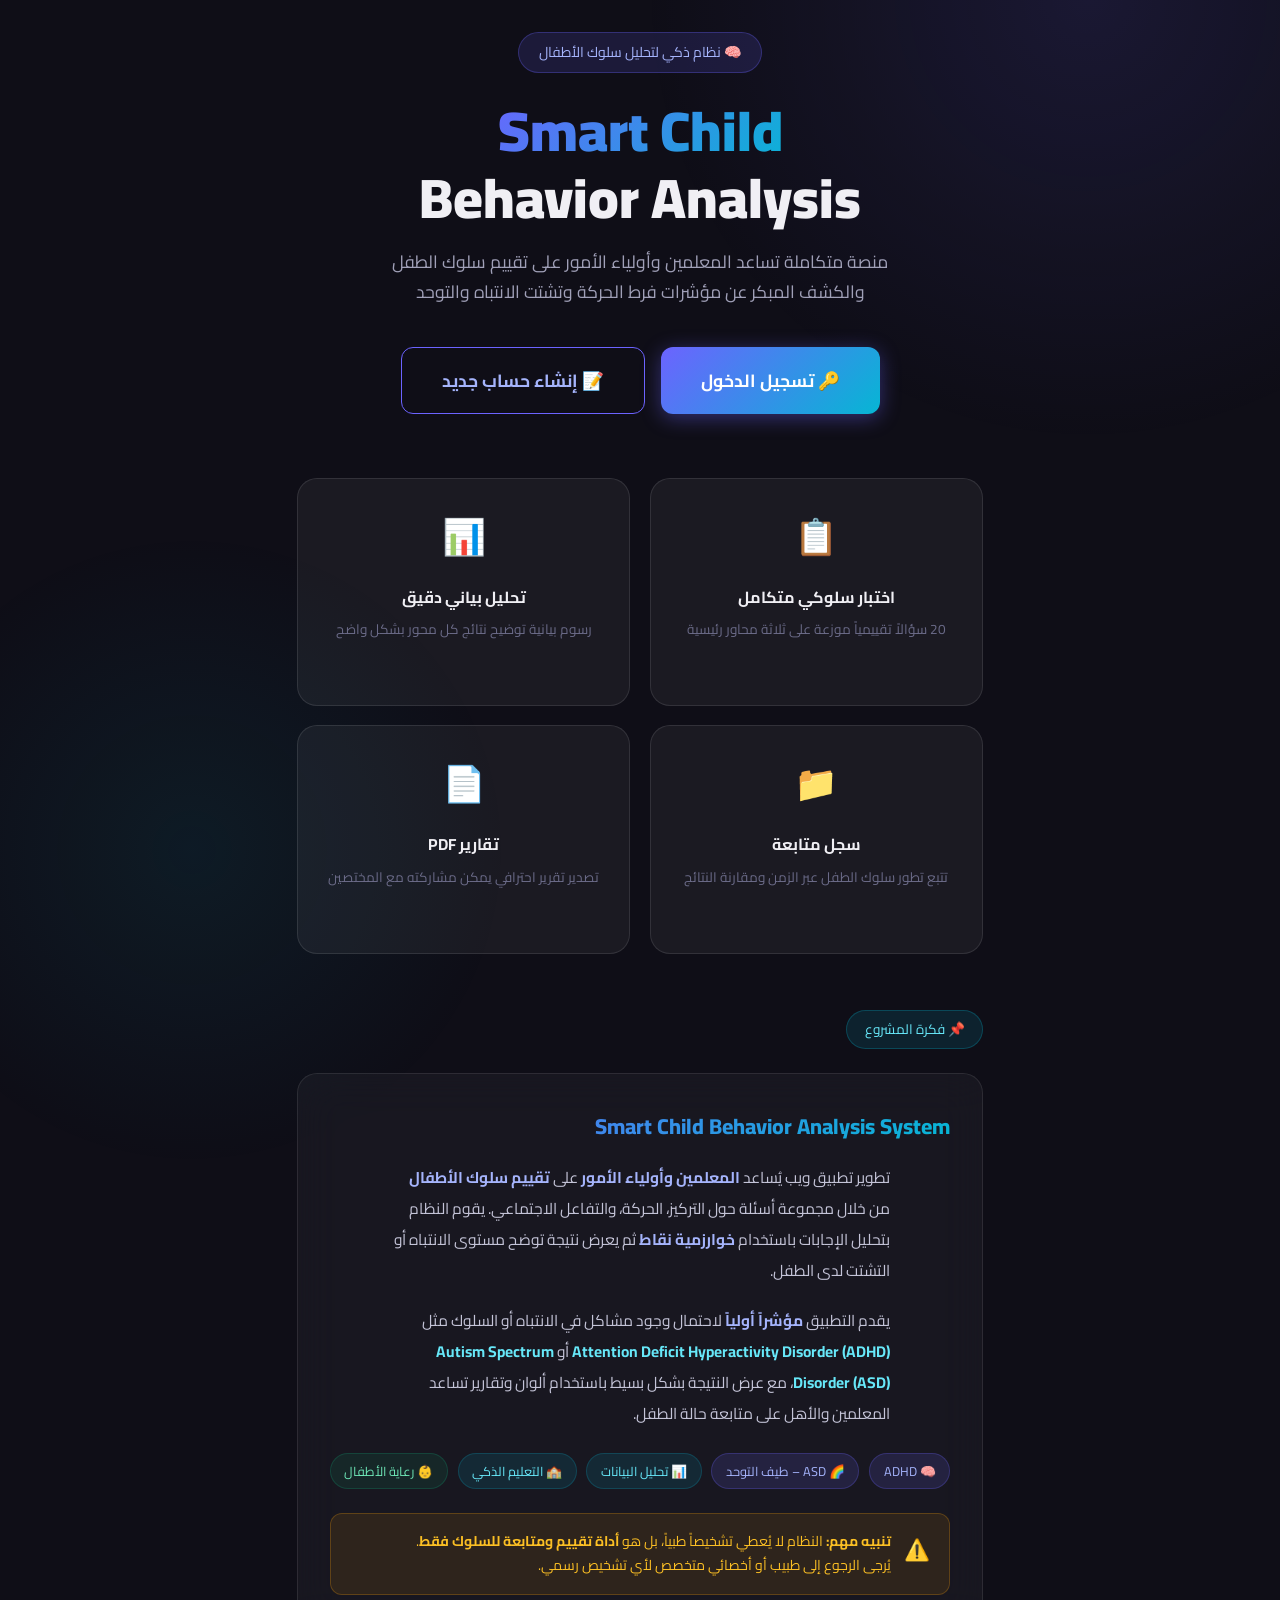
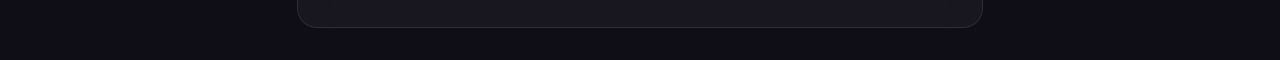
==== add-child.html @ 27fe79f5 "نظام ذكي لتشخيص اضطرابات فرط الحركة والتوحد لدى الأطفال نظام ذكي لتشخيص اضطرابات فرط الحركة والتوحد " ====
<!DOCTYPE html>
<html lang="ar" dir="rtl">
<head>
  <meta charset="UTF-8">
  <meta name="viewport" content="width=device-width, initial-scale=1.0">
  <title>إضافة طفل | نظام تحليل سلوك الأطفال</title>
  <link rel="stylesheet" href="css/style.css">
</head>
<body>
<nav class="navbar" id="navbar"></nav>

<div class="main-content">
  <div class="container-sm">
    <div class="page-header">
      <h1>إضافة طفل جديد</h1>
      <p>أدخل بيانات الطفل لإنشاء ملفه الشخصي</p>
    </div>

    <div class="card">
      <form id="addChildForm" novalidate>
        <div class="form-group">
          <label class="form-label">👦 اسم الطفل</label>
          <input type="text" id="childName" class="form-control" placeholder="أدخل الاسم الكامل للطفل" required>
        </div>

        <div class="grid grid-2">
          <div class="form-group">
            <label class="form-label">🎂 العمر (بالسنوات)</label>
            <input type="number" id="childAge" class="form-control" placeholder="مثال: 7" min="2" max="18" required>
          </div>
          <div class="form-group">
            <label class="form-label">⚥ الجنس</label>
            <select id="childGender" class="form-control">
              <option value="male">ذكر</option>
              <option value="female">أنثى</option>
            </select>
          </div>
        </div>

        <div class="form-group">
          <label class="form-label">📚 الصف الدراسي</label>
          <select id="childGrade" class="form-control">
            <option value="">اختر الصف</option>
            <option>ما قبل المدرسة</option>
            <option>الصف الأول الابتدائي</option>
            <option>الصف الثاني الابتدائي</option>
            <option>الصف الثالث الابتدائي</option>
            <option>الصف الرابع الابتدائي</option>
            <option>الصف الخامس الابتدائي</option>
            <option>الصف السادس الابتدائي</option>
            <option>الصف الأول المتوسط</option>
            <option>الصف الثاني المتوسط</option>
            <option>الصف الثالث المتوسط</option>
          </select>
        </div>

        <div class="form-group">
          <label class="form-label">🏫 اسم المدرسة (اختياري)</label>
          <input type="text" id="childSchool" class="form-control" placeholder="أدخل اسم المدرسة">
        </div>

        <div class="form-group">
          <label class="form-label">📝 ملاحظات إضافية (اختيارية)</label>
          <textarea id="childNotes" class="form-control" rows="3" placeholder="أي ملاحظات مهمة عن الطفل..."></textarea>
        </div>

        <div class="form-error" id="child-err" style="display:block;margin-bottom:1rem;text-align:center;"></div>

        <div class="flex gap-2 flex-wrap">
          <button type="submit" class="btn btn-primary btn-lg" style="flex:1">💾 حفظ وإضافة الطفل</button>
          <a href="dashboard.html" class="btn btn-outline btn-lg" style="flex:1">إلغاء</a>
        </div>
      </form>
    </div>
  </div>
</div>

<script src="js/storage.js"></script>
<script>
  const user = requireAuth();
  if (user) {
    renderNavbar('add-child');

    document.getElementById('addChildForm').addEventListener('submit', async function(e) {
      e.preventDefault();
      const submitBtn = e.target.querySelector('button[type=submit]');
      const name   = document.getElementById('childName').value.trim();
      const age    = document.getElementById('childAge').value;
      const gender = document.getElementById('childGender').value;
      const grade  = document.getElementById('childGrade').value;
      const school = document.getElementById('childSchool').value.trim();
      const notes  = document.getElementById('childNotes').value.trim();
      const errEl  = document.getElementById('child-err');

      errEl.textContent = '';
      if (!name) { errEl.textContent = 'يرجى إدخال اسم الطفل'; return; }
      if (!age || age < 2 || age > 18) { errEl.textContent = 'يرجى إدخال عمر صحيح بين 2 و 18 سنة'; return; }

      submitBtn.disabled = true;
      submitBtn.textContent = '⏳ جاري الحفظ...';

      const child = await DB.addChild(user.id, { name, age: parseInt(age), gender, grade, school, notes });
      if (!child) {
        errEl.textContent = 'حدث خطأ أثناء الحفظ. تأكد من اتصال Flask';
        submitBtn.disabled = false;
        submitBtn.textContent = '💾 حفظ وإضافة الطفل';
        return;
      }
      showToast('تم إضافة ' + child.name + ' بنجاح!', 'success');
      const cid = child.child_id || child.id;
      setTimeout(() => {
        if (confirm('هل تريد البدء بتقييم ' + child.name + ' الآن؟')) {
          window.location.href = `assessment.html?child=${cid}`;
        } else {
          window.location.href = 'dashboard.html';
        }
      }, 600);
    });
  }
</script>
</body>
</html>
---- css/style.css ----
@import url('https://fonts.googleapis.com/css2?family=Cairo:wght@300;400;500;600;700;800;900&family=Tajawal:wght@300;400;500;700;800&display=swap');

:root {
  --primary: #6c63ff;
  --primary-dark: #4f46e5;
  --primary-light: #a5b4fc;
  --secondary: #06b6d4;
  --accent: #f59e0b;
  --success: #10b981;
  --warning: #f59e0b;
  --danger: #ef4444;
  --bg-dark: #0f0e17;
  --bg-card: rgba(255,255,255,0.05);
  --bg-card-hover: rgba(255,255,255,0.08);
  --border: rgba(255,255,255,0.1);
  --text-primary: #f0eff4;
  --text-secondary: #a0a0b8;
  --text-muted: #6b6b88;
  --gradient: linear-gradient(135deg, #6c63ff, #06b6d4);
  --gradient-card: linear-gradient(145deg, rgba(108,99,255,0.15), rgba(6,182,212,0.08));
  --shadow: 0 20px 60px rgba(0,0,0,0.4);
  --shadow-sm: 0 4px 20px rgba(0,0,0,0.2);
  --radius: 20px;
  --radius-sm: 12px;
}

*, *::before, *::after { box-sizing: border-box; margin: 0; padding: 0; }

html { direction: rtl; scroll-behavior: smooth; }

body {
  font-family: 'Cairo', 'Tajawal', sans-serif;
  background: var(--bg-dark);
  color: var(--text-primary);
  min-height: 100vh;
  overflow-x: hidden;
  position: relative;
}

body::before {
  content: '';
  position: fixed;
  top: -50%;
  right: -20%;
  width: 70vw;
  height: 70vw;
  background: radial-gradient(circle, rgba(108,99,255,0.12) 0%, transparent 70%);
  pointer-events: none;
  z-index: 0;
}

body::after {
  content: '';
  position: fixed;
  bottom: -30%;
  left: -10%;
  width: 50vw;
  height: 50vw;
  background: radial-gradient(circle, rgba(6,182,212,0.08) 0%, transparent 70%);
  pointer-events: none;
  z-index: 0;
}

/* ===== SCROLLBAR ===== */
::-webkit-scrollbar { width: 6px; }
::-webkit-scrollbar-track { background: var(--bg-dark); }
::-webkit-scrollbar-thumb { background: var(--primary); border-radius: 10px; }

/* ===== NAVBAR ===== */
.navbar {
  position: fixed;
  top: 0; right: 0; left: 0;
  z-index: 1000;
  background: rgba(15,14,23,0.85);
  backdrop-filter: blur(20px);
  border-bottom: 1px solid var(--border);
  padding: 0 2rem;
  height: 70px;
  display: flex;
  align-items: center;
  justify-content: space-between;
}

.nav-brand {
  display: flex;
  align-items: center;
  gap: 0.75rem;
  text-decoration: none;
  color: var(--text-primary);
  font-size: 1.2rem;
  font-weight: 800;
}

.nav-brand .logo-icon {
  width: 40px; height: 40px;
  background: var(--gradient);
  border-radius: 12px;
  display: flex; align-items: center; justify-content: center;
  font-size: 1.3rem;
  box-shadow: 0 4px 15px rgba(108,99,255,0.4);
}

.nav-links {
  display: flex;
  align-items: center;
  gap: 1.5rem;
  list-style: none;
}

.nav-links a {
  color: var(--text-secondary);
  text-decoration: none;
  font-weight: 500;
  font-size: 0.95rem;
  transition: color 0.3s;
}

.nav-links a:hover { color: var(--primary-light); }

.nav-user {
  display: flex;
  align-items: center;
  gap: 1rem;
}

.user-avatar {
  width: 38px; height: 38px;
  background: var(--gradient);
  border-radius: 50%;
  display: flex; align-items: center; justify-content: center;
  font-weight: 700;
  font-size: 1rem;
  cursor: pointer;
}

/* ===== MAIN CONTENT ===== */
.main-content {
  padding-top: 90px;
  padding-bottom: 3rem;
  min-height: 100vh;
  position: relative;
  z-index: 1;
}

.container {
  max-width: 1200px;
  margin: 0 auto;
  padding: 0 1.5rem;
}

.container-sm {
  max-width: 680px;
  margin: 0 auto;
  padding: 0 1.5rem;
}

/* ===== PAGE HEADER ===== */
.page-header {
  text-align: center;
  margin-bottom: 2.5rem;
}

.page-header h1 {
  font-size: 2.2rem;
  font-weight: 800;
  background: var(--gradient);
  -webkit-background-clip: text;
  -webkit-text-fill-color: transparent;
  background-clip: text;
  margin-bottom: 0.5rem;
}

.page-header p {
  color: var(--text-secondary);
  font-size: 1.05rem;
}

/* ===== GLASS CARD ===== */
.card {
  background: var(--bg-card);
  background-image: var(--gradient-card);
  border: 1px solid var(--border);
  border-radius: var(--radius);
  padding: 2rem;
  backdrop-filter: blur(20px);
  box-shadow: var(--shadow-sm);
  transition: transform 0.3s, box-shadow 0.3s;
}

.card:hover { transform: translateY(-4px); box-shadow: var(--shadow); }

/* ===== BADGE / STATUS ===== */
.badge {
  display: inline-flex;
  align-items: center;
  gap: 0.4rem;
  padding: 0.3rem 0.9rem;
  border-radius: 50px;
  font-size: 0.82rem;
  font-weight: 700;
}

.badge-normal     { background: rgba(16,185,129,0.2);  color: #34d399;  border: 1px solid rgba(16,185,129,0.3); }
.badge-attention  { background: rgba(245,158,11,0.2);  color: #fbbf24;  border: 1px solid rgba(245,158,11,0.3); }
.badge-hyperactive{ background: rgba(239,68,68,0.2);   color: #f87171;  border: 1px solid rgba(239,68,68,0.3); }
.badge-autism     { background: rgba(168,85,247,0.2);  color: #c084fc;  border: 1px solid rgba(168,85,247,0.3); }
.badge-pending    { background: rgba(160,160,184,0.15);color: var(--text-secondary); border: 1px solid var(--border); }

/* ===== BUTTONS ===== */
.btn {
  display: inline-flex;
  align-items: center;
  gap: 0.5rem;
  padding: 0.75rem 1.75rem;
  border-radius: var(--radius-sm);
  font-family: 'Cairo', sans-serif;
  font-size: 0.95rem;
  font-weight: 700;
  cursor: pointer;
  border: none;
  transition: all 0.3s;
  text-decoration: none;
}

.btn-primary {
  background: var(--gradient);
  color: #fff;
  box-shadow: 0 4px 20px rgba(108,99,255,0.4);
}

.btn-primary:hover {
  transform: translateY(-2px);
  box-shadow: 0 8px 30px rgba(108,99,255,0.6);
}

.btn-outline {
  background: transparent;
  color: var(--primary-light);
  border: 1.5px solid var(--primary);
}

.btn-outline:hover { background: rgba(108,99,255,0.1); }

.btn-success {
  background: linear-gradient(135deg, #10b981, #059669);
  color: #fff;
  box-shadow: 0 4px 20px rgba(16,185,129,0.4);
}

.btn-danger {
  background: linear-gradient(135deg, #ef4444, #dc2626);
  color: #fff;
}

.btn-sm { padding: 0.5rem 1.1rem; font-size: 0.85rem; }
.btn-lg { padding: 1rem 2.5rem; font-size: 1.1rem; }
.btn-full { width: 100%; justify-content: center; }

.btn:disabled {
  opacity: 0.5;
  cursor: not-allowed;
  transform: none !important;
}

/* ===== FORM ===== */
.form-group { margin-bottom: 1.5rem; }

.form-label {
  display: block;
  margin-bottom: 0.5rem;
  font-size: 0.9rem;
  font-weight: 600;
  color: var(--text-secondary);
}

.form-control {
  width: 100%;
  padding: 0.85rem 1.2rem;
  background: rgba(255,255,255,0.04);
  border: 1.5px solid var(--border);
  border-radius: var(--radius-sm);
  color: var(--text-primary);
  font-family: 'Cairo', sans-serif;
  font-size: 0.95rem;
  transition: border-color 0.3s, box-shadow 0.3s;
  direction: rtl;
}

.form-control:focus {
  outline: none;
  border-color: var(--primary);
  box-shadow: 0 0 0 3px rgba(108,99,255,0.15);
  background: rgba(108,99,255,0.05);
}

.form-control::placeholder { color: var(--text-muted); }

select.form-control option { background: #1a1928; }

.form-error {
  color: #f87171;
  font-size: 0.82rem;
  margin-top: 0.3rem;
  display: none;
}

/* ===== GRID ===== */
.grid { display: grid; gap: 1.5rem; }
.grid-2 { grid-template-columns: repeat(auto-fit, minmax(280px, 1fr)); }
.grid-3 { grid-template-columns: repeat(auto-fit, minmax(260px, 1fr)); }

/* ===== STATS ===== */
.stat-card {
  background: var(--bg-card);
  border: 1px solid var(--border);
  border-radius: var(--radius);
  padding: 1.5rem;
  display: flex;
  align-items: center;
  gap: 1rem;
  transition: all 0.3s;
}

.stat-card:hover { transform: translateY(-3px); box-shadow: var(--shadow-sm); }

.stat-icon {
  width: 56px; height: 56px;
  border-radius: 16px;
  display: flex; align-items: center; justify-content: center;
  font-size: 1.5rem;
  flex-shrink: 0;
}

.stat-icon-purple { background: rgba(108,99,255,0.2); }
.stat-icon-cyan { background: rgba(6,182,212,0.2); }
.stat-icon-green { background: rgba(16,185,129,0.2); }
.stat-icon-yellow { background: rgba(245,158,11,0.2); }

.stat-info h3 {
  font-size: 1.8rem;
  font-weight: 800;
  color: var(--text-primary);
}

.stat-info p {
  color: var(--text-secondary);
  font-size: 0.88rem;
}

/* ===== CHILD CARD ===== */
.child-card {
  background: var(--bg-card);
  border: 1px solid var(--border);
  border-radius: var(--radius);
  padding: 1.5rem;
  cursor: pointer;
  transition: all 0.3s;
  position: relative;
  overflow: hidden;
}

.child-card::before {
  content: '';
  position: absolute;
  top: 0; right: 0;
  width: 4px;
  height: 100%;
  background: var(--gradient);
  border-radius: 0 var(--radius) var(--radius) 0;
}

.child-card:hover {
  transform: translateY(-4px);
  border-color: rgba(108,99,255,0.3);
  box-shadow: 0 10px 40px rgba(108,99,255,0.2);
}

.child-avatar {
  width: 60px; height: 60px;
  border-radius: 50%;
  background: var(--gradient);
  display: flex; align-items: center; justify-content: center;
  font-size: 1.5rem;
  font-weight: 800;
  margin-bottom: 1rem;
  color: #fff;
  box-shadow: 0 4px 15px rgba(108,99,255,0.4);
}

.child-name {
  font-size: 1.15rem;
  font-weight: 700;
  margin-bottom: 0.3rem;
}

.child-meta {
  color: var(--text-secondary);
  font-size: 0.88rem;
  margin-bottom: 1rem;
}

.child-actions {
  display: flex;
  gap: 0.6rem;
  flex-wrap: wrap;
}

/* ===== ASSESSMENT ===== */
.question-card {
  background: var(--bg-card);
  border: 1px solid var(--border);
  border-radius: var(--radius);
  padding: 2rem;
  margin-bottom: 1rem;
  transition: all 0.4s;
  animation: fadeInUp 0.4s ease;
}

.question-number {
  font-size: 0.82rem;
  font-weight: 600;
  color: var(--primary-light);
  text-transform: uppercase;
  margin-bottom: 0.5rem;
}

.question-text {
  font-size: 1.1rem;
  font-weight: 600;
  color: var(--text-primary);
  margin-bottom: 1.5rem;
  line-height: 1.7;
}

.scale-options {
  display: flex;
  gap: 0.75rem;
  justify-content: center;
  flex-wrap: wrap;
}

.scale-btn {
  display: flex;
  flex-direction: column;
  align-items: center;
  gap: 0.3rem;
  padding: 0.8rem 1.2rem;
  border-radius: var(--radius-sm);
  border: 1.5px solid var(--border);
  background: transparent;
  color: var(--text-secondary);
  cursor: pointer;
  font-family: 'Cairo', sans-serif;
  font-size: 0.82rem;
  transition: all 0.25s;
  min-width: 75px;
}

.scale-btn .scale-num {
  font-size: 1.3rem;
  font-weight: 800;
  color: var(--text-primary);
  transition: color 0.25s;
}

.scale-btn:hover {
  border-color: var(--primary);
  background: rgba(108,99,255,0.1);
}

.scale-btn.selected {
  border-color: var(--primary);
  background: rgba(108,99,255,0.2);
  color: var(--primary-light);
}

.scale-btn.selected .scale-num { color: var(--primary-light); }

/* ===== PROGRESS ===== */
.progress-bar-wrap {
  background: rgba(255,255,255,0.06);
  border-radius: 50px;
  height: 8px;
  overflow: hidden;
  margin-bottom: 0.5rem;
}

.progress-bar {
  height: 100%;
  background: var(--gradient);
  border-radius: 50px;
  transition: width 0.4s ease;
}

.progress-text {
  display: flex;
  justify-content: space-between;
  font-size: 0.82rem;
  color: var(--text-muted);
  margin-bottom: 1.5rem;
}

/* ===== RESULT ===== */
.result-hero {
  text-align: center;
  padding: 3rem 0 2rem;
}

.result-circle {
  width: 160px; height: 160px;
  border-radius: 50%;
  margin: 0 auto 1.5rem;
  display: flex; flex-direction: column;
  align-items: center; justify-content: center;
  font-size: 2.5rem;
  font-weight: 900;
  border: 4px solid;
  position: relative;
  animation: pulse-ring 2s ease-in-out infinite;
}

.result-circle.normal      { border-color: #10b981; background: rgba(16,185,129,0.1);  color: #10b981; }
.result-circle.attention   { border-color: #f59e0b; background: rgba(245,158,11,0.1);  color: #f59e0b; }
.result-circle.hyperactive { border-color: #ef4444; background: rgba(239,68,68,0.1);   color: #ef4444; }
.result-circle.autism      { border-color: #a855f7; background: rgba(168,85,247,0.1);  color: #a855f7; }

.result-circle .score-label {
  font-size: 0.75rem;
  font-weight: 600;
  margin-top: 0.2rem;
}

.result-title {
  font-size: 1.8rem;
  font-weight: 800;
  margin-bottom: 0.5rem;
}

.result-subtitle {
  color: var(--text-secondary);
  font-size: 1rem;
}

.category-scores {
  display: grid;
  grid-template-columns: repeat(auto-fit, minmax(180px, 1fr));
  gap: 1rem;
  margin: 2rem 0;
}

.category-score-card {
  background: var(--bg-card);
  border: 1px solid var(--border);
  border-radius: var(--radius-sm);
  padding: 1.2rem;
  text-align: center;
}

.category-score-card .cat-name {
  font-size: 0.88rem;
  color: var(--text-secondary);
  margin-bottom: 0.5rem;
}

.category-score-card .cat-val {
  font-size: 1.8rem;
  font-weight: 800;
  color: var(--primary-light);
}

.category-score-card .cat-max {
  font-size: 0.78rem;
  color: var(--text-muted);
}

/* ===== RECOMMENDATIONS ===== */
.recommend-list { list-style: none; }

.recommend-list li {
  display: flex;
  align-items: flex-start;
  gap: 0.8rem;
  padding: 0.9rem 0;
  border-bottom: 1px solid var(--border);
  font-size: 0.95rem;
  line-height: 1.6;
  color: var(--text-secondary);
}

.recommend-list li:last-child { border-bottom: none; }

.recommend-icon {
  width: 28px; height: 28px;
  border-radius: 50%;
  background: rgba(108,99,255,0.2);
  display: flex; align-items: center; justify-content: center;
  font-size: 0.9rem;
  flex-shrink: 0;
  margin-top: 2px;
}

/* ===== TIMELINE ===== */
.timeline { position: relative; padding-right: 1.5rem; }

.timeline::before {
  content: '';
  position: absolute;
  right: 0; top: 0; bottom: 0;
  width: 2px;
  background: linear-gradient(to bottom, var(--primary), transparent);
}

.timeline-item {
  position: relative;
  padding-right: 2rem;
  padding-bottom: 2rem;
}

.timeline-dot {
  position: absolute;
  right: -7px; top: 4px;
  width: 16px; height: 16px;
  border-radius: 50%;
  border: 2px solid var(--primary);
  background: var(--bg-dark);
}

.timeline-date {
  font-size: 0.82rem;
  color: var(--text-muted);
  margin-bottom: 0.3rem;
}

.timeline-card {
  background: var(--bg-card);
  border: 1px solid var(--border);
  border-radius: var(--radius-sm);
  padding: 1rem 1.2rem;
}

/* ===== AUTH PAGES ===== */
.auth-wrapper {
  min-height: 100vh;
  display: flex;
  align-items: center;
  justify-content: center;
  padding: 2rem;
  position: relative;
  z-index: 1;
}

.auth-card {
  width: 100%;
  max-width: 460px;
  background: rgba(255,255,255,0.04);
  border: 1px solid var(--border);
  border-radius: 28px;
  padding: 2.5rem;
  backdrop-filter: blur(30px);
  box-shadow: 0 30px 80px rgba(0,0,0,0.5);
  animation: fadeInUp 0.5s ease;
}

.auth-logo {
  text-align: center;
  margin-bottom: 2rem;
}

.auth-logo .logo-big {
  width: 70px; height: 70px;
  background: var(--gradient);
  border-radius: 20px;
  display: flex; align-items: center; justify-content: center;
  font-size: 2rem;
  margin: 0 auto 1rem;
  box-shadow: 0 8px 30px rgba(108,99,255,0.5);
}

.auth-logo h1 {
  font-size: 1.5rem;
  font-weight: 800;
  background: var(--gradient);
  -webkit-background-clip: text;
  -webkit-text-fill-color: transparent;
  background-clip: text;
}

.auth-logo p {
  color: var(--text-muted);
  font-size: 0.88rem;
}

.auth-divider {
  text-align: center;
  margin: 1.5rem 0;
  position: relative;
  color: var(--text-muted);
  font-size: 0.85rem;
}

.auth-divider::before {
  content: '';
  position: absolute;
  left: 0; right: 0; top: 50%;
  height: 1px;
  background: var(--border);
}

.auth-divider span {
  background: var(--bg-dark);
  padding: 0 0.8rem;
  position: relative;
}

/* ===== TOAST ===== */
.toast-container {
  position: fixed;
  top: 80px; left: 1.5rem;
  z-index: 9999;
  display: flex;
  flex-direction: column;
  gap: 0.5rem;
}

.toast {
  background: rgba(20,19,35,0.95);
  border: 1px solid var(--border);
  border-radius: var(--radius-sm);
  padding: 0.9rem 1.2rem;
  display: flex;
  align-items: center;
  gap: 0.75rem;
  min-width: 280px;
  backdrop-filter: blur(20px);
  animation: slideInLeft 0.3s ease;
  box-shadow: var(--shadow-sm);
}

.toast.success { border-color: rgba(16,185,129,0.4); }
.toast.error { border-color: rgba(239,68,68,0.4); }
.toast.warning { border-color: rgba(245,158,11,0.4); }

.toast-icon { font-size: 1.2rem; }
.toast-msg { font-size: 0.9rem; color: var(--text-primary); font-weight: 500; }

/* ===== MODAL ===== */
.modal-overlay {
  position: fixed; inset: 0;
  background: rgba(0,0,0,0.7);
  backdrop-filter: blur(5px);
  z-index: 2000;
  display: flex; align-items: center; justify-content: center;
  padding: 1rem;
  animation: fadeIn 0.2s ease;
}

.modal-box {
  background: #141327;
  border: 1px solid var(--border);
  border-radius: var(--radius);
  padding: 2rem;
  max-width: 500px; width: 100%;
  animation: fadeInUp 0.3s ease;
}

.modal-header {
  display: flex; align-items: center; justify-content: space-between;
  margin-bottom: 1.5rem;
}

.modal-title { font-size: 1.2rem; font-weight: 700; }

.modal-close {
  background: none; border: none; cursor: pointer;
  color: var(--text-muted); font-size: 1.4rem;
  padding: 0.2rem; transition: color 0.2s;
}

.modal-close:hover { color: var(--text-primary); }

/* ===== SECTION TITLE ===== */
.section-title {
  font-size: 1.3rem;
  font-weight: 700;
  margin-bottom: 1.2rem;
  display: flex;
  align-items: center;
  gap: 0.6rem;
}

.section-title::after {
  content: '';
  flex: 1;
  height: 1px;
  background: var(--border);
}

/* ===== EMPTY STATE ===== */
.empty-state {
  text-align: center;
  padding: 4rem 2rem;
  color: var(--text-muted);
}

.empty-state .empty-icon {
  font-size: 4rem;
  margin-bottom: 1rem;
  opacity: 0.4;
}

.empty-state h3 {
  font-size: 1.1rem;
  color: var(--text-secondary);
  margin-bottom: 0.5rem;
}

.empty-state p { font-size: 0.9rem; margin-bottom: 1.5rem; }

/* ===== LOADING ===== */
.spinner {
  width: 36px; height: 36px;
  border: 3px solid var(--border);
  border-top-color: var(--primary);
  border-radius: 50%;
  animation: spin 0.8s linear infinite;
  margin: 2rem auto;
}

/* ===== CHART CONTAINER ===== */
.chart-container {
  position: relative;
  background: var(--bg-card);
  border: 1px solid var(--border);
  border-radius: var(--radius);
  padding: 1.5rem;
  margin-bottom: 1.5rem;
}

.chart-title {
  font-size: 1rem;
  font-weight: 700;
  margin-bottom: 1rem;
  color: var(--text-secondary);
}

/* ===== THRESHOLD TABLE ===== */
.threshold-table {
  width: 100%;
  border-collapse: collapse;
  font-size: 0.9rem;
}

.threshold-table th {
  padding: 0.7rem 1rem;
  text-align: right;
  font-weight: 600;
  color: var(--text-secondary);
  border-bottom: 1px solid var(--border);
}

.threshold-table td {
  padding: 0.7rem 1rem;
  border-bottom: 1px solid rgba(255,255,255,0.04);
}

.threshold-table tr:last-child td { border-bottom: none; }

/* ===== MISC ===== */
.text-center { text-align: center; }
.text-gradient {
  background: var(--gradient);
  -webkit-background-clip: text;
  -webkit-text-fill-color: transparent;
  background-clip: text;
}

.mt-1 { margin-top: 0.5rem; }
.mt-2 { margin-top: 1rem; }
.mt-3 { margin-top: 1.5rem; }
.mt-4 { margin-top: 2rem; }
.mb-2 { margin-bottom: 1rem; }
.mb-3 { margin-bottom: 1.5rem; }
.mb-4 { margin-bottom: 2rem; }

.flex { display: flex; }
.flex-center { display: flex; align-items: center; justify-content: center; }
.flex-between { display: flex; align-items: center; justify-content: space-between; }
.gap-1 { gap: 0.5rem; }
.gap-2 { gap: 1rem; }
.flex-wrap { flex-wrap: wrap; }

.hidden { display: none !important; }

/* ===== ANIMATIONS ===== */
@keyframes fadeInUp {
  from { opacity: 0; transform: translateY(20px); }
  to { opacity: 1; transform: translateY(0); }
}

@keyframes fadeIn {
  from { opacity: 0; }
  to { opacity: 1; }
}

@keyframes slideInLeft {
  from { opacity: 0; transform: translateX(20px); }
  to { opacity: 1; transform: translateX(0); }
}

@keyframes spin {
  to { transform: rotate(360deg); }
}

@keyframes pulse-ring {
  0%, 100% { box-shadow: 0 0 0 0 rgba(108,99,255,0.15); }
  50% { box-shadow: 0 0 0 15px rgba(108,99,255,0); }
}

/* ===== HERO (Landing) ===== */
.hero {
  min-height: 100vh;
  display: flex;
  flex-direction: column;
  align-items: center;
  justify-content: center;
  text-align: center;
  padding: 2rem;
  position: relative;
  z-index: 1;
}

.hero-badge {
  display: inline-flex;
  align-items: center;
  gap: 0.5rem;
  background: rgba(108,99,255,0.15);
  border: 1px solid rgba(108,99,255,0.3);
  border-radius: 50px;
  padding: 0.4rem 1.2rem;
  font-size: 0.88rem;
  color: var(--primary-light);
  margin-bottom: 1.5rem;
  animation: fadeInUp 0.5s ease;
}

.hero h1 {
  font-size: clamp(2.2rem, 5vw, 3.5rem);
  font-weight: 900;
  line-height: 1.2;
  margin-bottom: 1rem;
  animation: fadeInUp 0.6s ease;
}

.hero p {
  font-size: 1.1rem;
  color: var(--text-secondary);
  max-width: 500px;
  margin: 0 auto 2.5rem;
  line-height: 1.7;
  animation: fadeInUp 0.7s ease;
}

.hero-btns {
  display: flex;
  gap: 1rem;
  justify-content: center;
  flex-wrap: wrap;
  animation: fadeInUp 0.8s ease;
}

.features-grid {
  display: grid;
  grid-template-columns: repeat(auto-fit, minmax(220px, 1fr));
  gap: 1.2rem;
  margin-top: 4rem;
  animation: fadeInUp 0.9s ease;
}

.feature-card {
  background: var(--bg-card);
  border: 1px solid var(--border);
  border-radius: var(--radius);
  padding: 1.5rem;
  text-align: center;
  transition: all 0.3s;
}

.feature-card:hover {
  border-color: rgba(108,99,255,0.3);
  transform: translateY(-4px);
}

.feature-icon {
  font-size: 2.2rem;
  margin-bottom: 0.8rem;
}

.feature-card h3 {
  font-size: 1rem;
  font-weight: 700;
  margin-bottom: 0.4rem;
}

.feature-card p {
  font-size: 0.85rem;
  color: var(--text-muted);
}

/* ===== CAMERA PAGE ===== */

/* Permission Screen */
.camera-permission-screen {
  text-align: center;
  padding: 2rem 0;
  animation: fadeInUp 0.5s ease;
}

.perm-icon {
  font-size: 4rem;
  margin-bottom: 1rem;
  animation: pulse-ring 3s infinite;
}

.perm-title {
  font-size: 1.7rem;
  font-weight: 800;
  background: var(--gradient);
  -webkit-background-clip: text;
  -webkit-text-fill-color: transparent;
  background-clip: text;
  margin-bottom: 1rem;
}

.perm-desc {
  color: var(--text-secondary);
  font-size: 1rem;
  line-height: 1.7;
  max-width: 500px;
  margin: 0 auto 1.5rem;
}

.perm-badges {
  display: flex;
  gap: 0.6rem;
  justify-content: center;
  flex-wrap: wrap;
  margin-bottom: 1.5rem;
}

.perm-badge {
  background: rgba(108,99,255,0.12);
  border: 1px solid rgba(108,99,255,0.25);
  border-radius: 50px;
  padding: 0.35rem 0.9rem;
  font-size: 0.82rem;
  color: var(--primary-light);
  font-weight: 600;
}

.color-legend {
  background: rgba(255,255,255,0.03);
  border: 1px solid var(--border);
  border-radius: var(--radius-sm);
  padding: 1rem 1.5rem;
  margin: 1.2rem 0;
  text-align: right;
}

.legend-item {
  display: flex;
  align-items: center;
  gap: 0.8rem;
  padding: 0.5rem 0;
  font-size: 0.9rem;
  color: var(--text-secondary);
  border-bottom: 1px solid rgba(255,255,255,0.04);
}

.legend-item:last-child { border-bottom: none; }

.legend-dot {
  width: 14px; height: 14px;
  border-radius: 50%;
  flex-shrink: 0;
}

.model-loading-status {
  display: flex;
  align-items: center;
  justify-content: center;
  gap: 0.75rem;
  padding: 0.8rem;
  color: var(--text-muted);
  font-size: 0.88rem;
  margin: 1rem 0;
}

.loading-spinner {
  width: 18px; height: 18px;
  border: 2px solid var(--border);
  border-top-color: var(--primary);
  border-radius: 50%;
  animation: spin 0.8s linear infinite;
  flex-shrink: 0;
}

.perm-error {
  background: rgba(239,68,68,0.1);
  border: 1px solid rgba(239,68,68,0.3);
  border-radius: var(--radius-sm);
  padding: 0.9rem;
  color: #f87171;
  font-size: 0.9rem;
  margin-top: 1rem;
}

/* Video Wrap */
.camera-wrap {
  position: relative;
  border-radius: var(--radius);
  overflow: hidden;
  background: #000;
  border: 2px solid var(--border);
  margin-bottom: 1.5rem;
  box-shadow: 0 20px 60px rgba(0,0,0,0.5);
}

.camera-video {
  width: 100%;
  display: block;
  transform: scaleX(-1); /* mirror effect */
  max-height: 360px;
  object-fit: cover;
}

.camera-canvas {
  position: absolute;
  top: 0; left: 0;
  width: 100%; height: 100%;
  transform: scaleX(-1); /* mirror to match video */
  pointer-events: none;
}

/* Live Indicator */
.camera-indicator {
  position: absolute;
  bottom: 1rem;
  left: 50%;
  transform: translateX(-50%);
  display: flex;
  align-items: center;
  gap: 0.7rem;
  background: rgba(0,0,0,0.7);
  border: 1px solid rgba(255,255,255,0.15);
  border-radius: 50px;
  padding: 0.5rem 1.2rem;
  backdrop-filter: blur(10px);
  white-space: nowrap;
}

.indicator-dot {
  width: 16px; height: 16px;
  border-radius: 50%;
  background: #6c63ff;
  box-shadow: 0 0 12px #6c63ffaa;
  animation: indicator-pulse 1s ease-in-out infinite;
  flex-shrink: 0;
  transition: background 0.5s, box-shadow 0.5s;
}

.indicator-label {
  font-size: 0.85rem;
  font-weight: 700;
  color: #fff;
}

@keyframes indicator-pulse {
  0%, 100% { transform: scale(1); opacity: 1; }
  50% { transform: scale(1.3); opacity: 0.8; }
}

/* Timer Ring */
.timer-section {
  display: flex;
  align-items: center;
  gap: 2rem;
  margin-bottom: 1rem;
}

.timer-ring-wrap {
  position: relative;
  width: 120px; height: 120px;
  flex-shrink: 0;
}

.timer-ring {
  width: 120px; height: 120px;
  transform: rotate(-90deg);
}

.ring-bg {
  fill: none;
  stroke: rgba(255,255,255,0.08);
  stroke-width: 8;
}

.ring-progress {
  fill: none;
  stroke: var(--primary);
  stroke-width: 8;
  stroke-linecap: round;
  transition: stroke-dashoffset 1s linear;
  filter: drop-shadow(0 0 6px rgba(108,99,255,0.8));
}

.timer-center {
  position: absolute;
  inset: 0;
  display: flex;
  flex-direction: column;
  align-items: center;
  justify-content: center;
}

.timer-seconds {
  font-size: 2rem;
  font-weight: 900;
  color: var(--primary-light);
  line-height: 1;
}

.timer-unit {
  font-size: 0.65rem;
  color: var(--text-muted);
  margin-top: 0.1rem;
  letter-spacing: 1px;
}

.live-metrics {
  display: flex;
  flex-direction: column;
  gap: 0.6rem;
  flex: 1;
}

.metric-box {
  background: rgba(255,255,255,0.04);
  border: 1px solid var(--border);
  border-radius: var(--radius-sm);
  padding: 0.6rem 1rem;
  display: flex;
  justify-content: space-between;
  align-items: center;
}

.metric-label {
  font-size: 0.82rem;
  color: var(--text-muted);
}

.metric-val {
  font-size: 0.95rem;
  font-weight: 700;
  color: var(--primary-light);
}

/* Result Screen */
.cam-result-hero {
  text-align: center;
  padding: 2.5rem 1.5rem;
  margin-bottom: 1.5rem;
  background: var(--bg-card);
  border-radius: var(--radius);
  border: 2px solid transparent;
  transition: border-color 0.5s;
  animation: fadeInUp 0.5s ease;
}

.cam-result-dot {
  width: 80px; height: 80px;
  border-radius: 50%;
  margin: 0 auto 1.2rem;
  transition: background 0.5s, box-shadow 0.5s;
  animation: indicator-pulse 2s ease-in-out infinite;
}

.cam-result-title {
  font-size: 1.6rem;
  font-weight: 800;
  margin-bottom: 0.5rem;
}

.cam-result-sub {
  color: var(--text-secondary);
  font-size: 0.95rem;
  line-height: 1.6;
  max-width: 420px;
  margin: 0 auto;
}

/* Camera metrics grid */
.cam-metrics-grid {
  display: grid;
  grid-template-columns: repeat(auto-fit, minmax(130px, 1fr));
  gap: 1rem;
}

.cam-metric-card {
  background: rgba(255,255,255,0.04);
  border: 1px solid var(--border);
  border-radius: var(--radius-sm);
  padding: 1rem;
  text-align: center;
}

.cam-metric-icon { font-size: 1.5rem; margin-bottom: 0.4rem; }
.cam-metric-val { font-size: 1.4rem; font-weight: 800; color: var(--primary-light); }
.cam-metric-label { font-size: 0.78rem; color: var(--text-muted); margin-top: 0.2rem; }

/* Camera result section in result.html */
.camera-result-section {
  border: 1px solid var(--border);
  border-radius: var(--radius);
  overflow: hidden;
  margin-bottom: 1.5rem;
}

.camera-result-toggle {
  width: 100%;
  padding: 1rem 1.5rem;
  background: rgba(255,255,255,0.04);
  border: none;
  color: var(--text-primary);
  font-family: 'Cairo', sans-serif;
  font-weight: 700;
  font-size: 1rem;
  cursor: pointer;
  display: flex;
  align-items: center;
  justify-content: space-between;
  transition: background 0.2s;
}

.camera-result-toggle:hover { background: rgba(255,255,255,0.07); }

.camera-result-body {
  padding: 1.2rem 1.5rem;
  border-top: 1px solid var(--border);
}

/* ===== RESPONSIVE ===== */
@media (max-width: 768px) {
  .navbar { padding: 0 1rem; }
  .nav-links { display: none; }
  .main-content { padding-top: 80px; }
  .auth-card { padding: 1.8rem 1.4rem; }
  .stat-card { padding: 1.2rem; }
  .scale-options { gap: 0.4rem; }
  .scale-btn { min-width: 60px; padding: 0.6rem 0.8rem; }
  .timer-section { flex-direction: column; align-items: center; }
  .live-metrics { width: 100%; }
  .camera-indicator { font-size: 0.78rem; padding: 0.4rem 0.9rem; }
}
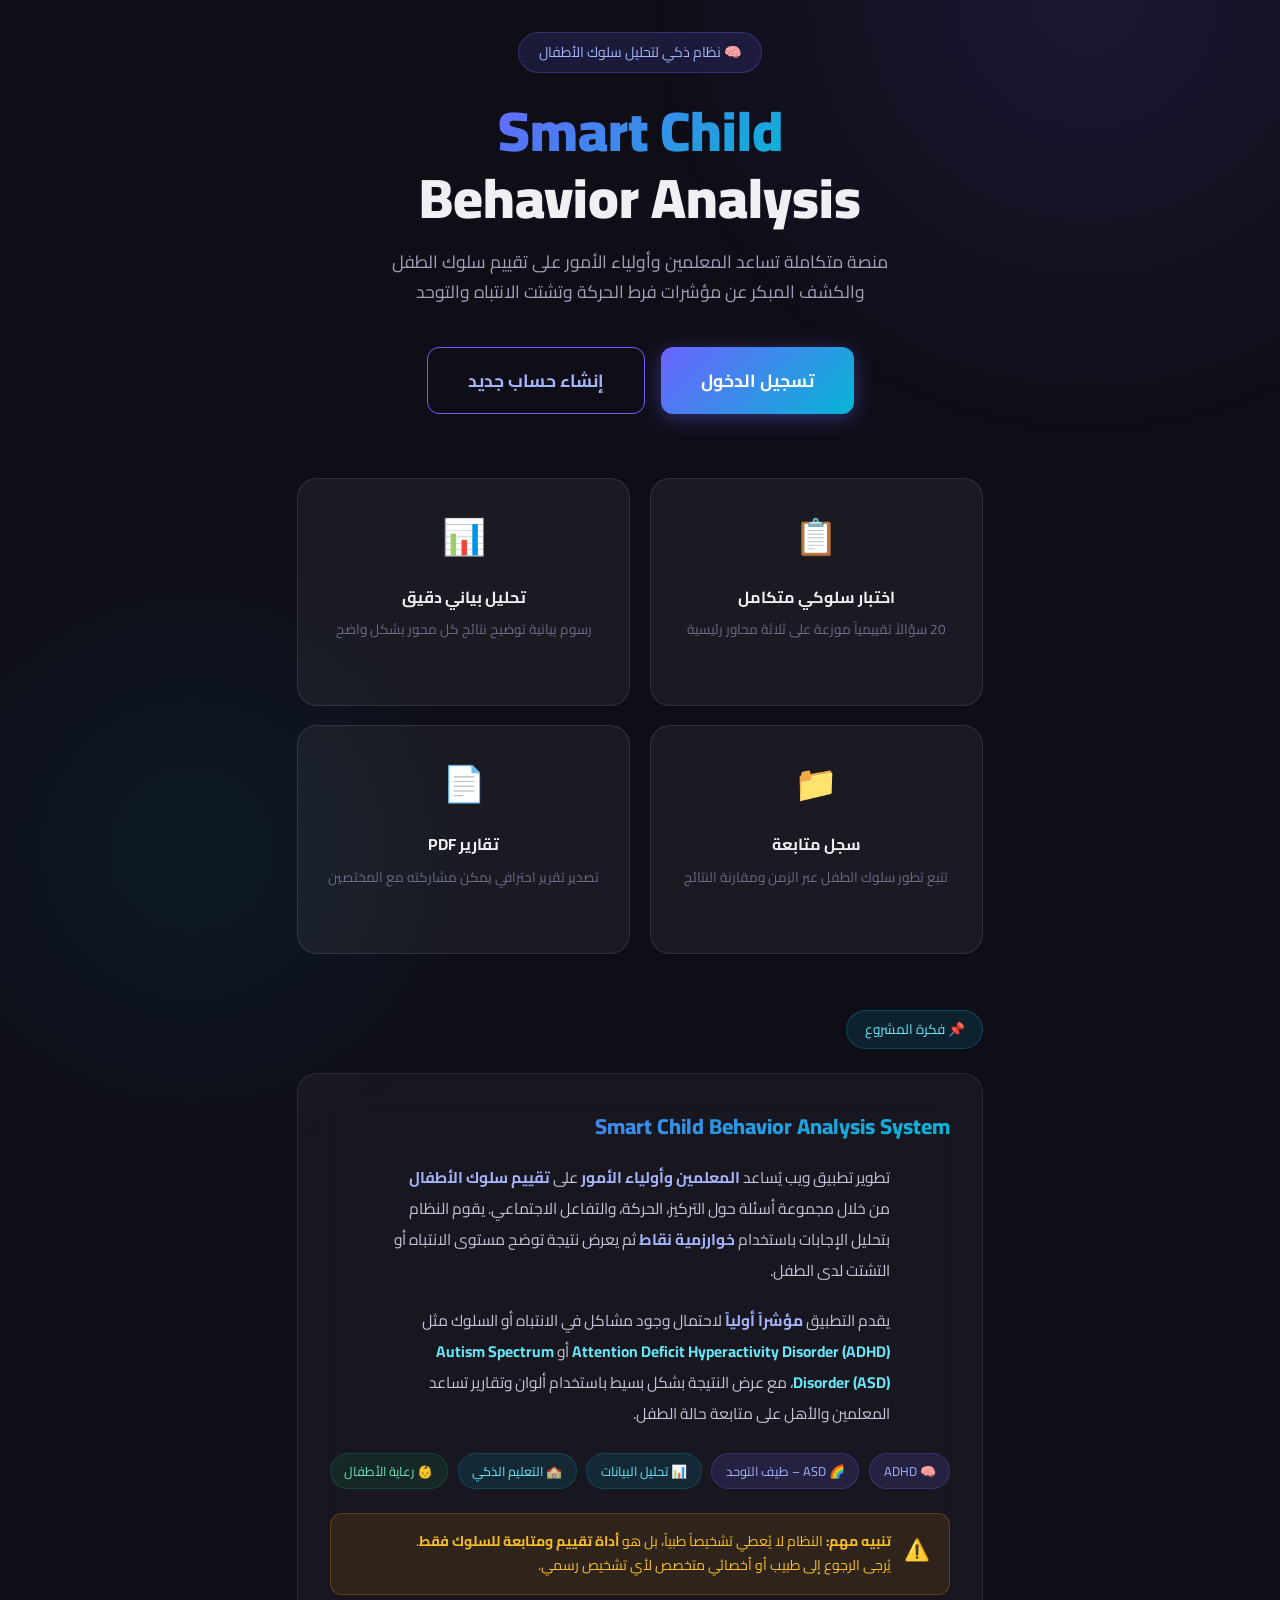
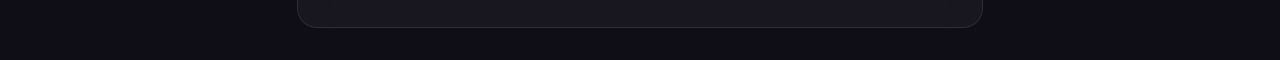
==== commit 1d3cb629: "التحديث" ====
--- a/add-child.html
+++ b/add-child.html
@@ -17,60 +17,61 @@
     </div>
 
     <div class="card">
-      <form id="addChildForm" novalidate>
-        <div class="form-group">
-          <label class="form-label">👦 اسم الطفل</label>
-          <input type="text" id="childName" class="form-control" placeholder="أدخل الاسم الكامل للطفل" required>
-        </div>
+     <form id="addChildForm" novalidate>
+  <div class="form-row" style="display:flex; flex-wrap:wrap; gap:1rem;">
+    <div class="form-group" style="flex:1 1 200px;">
+      <label class="form-label">👦 اسم الطفل</label>
+      <input type="text" id="childName" class="form-control" placeholder="أدخل الاسم الكامل للطفل" required>
+    </div>
 
-        <div class="grid grid-2">
-          <div class="form-group">
-            <label class="form-label">🎂 العمر (بالسنوات)</label>
-            <input type="number" id="childAge" class="form-control" placeholder="مثال: 7" min="2" max="18" required>
-          </div>
-          <div class="form-group">
-            <label class="form-label">⚥ الجنس</label>
-            <select id="childGender" class="form-control">
-              <option value="male">ذكر</option>
-              <option value="female">أنثى</option>
-            </select>
-          </div>
-        </div>
+    <div class="form-group" style="flex:1 1 100px;">
+      <label class="form-label">🎂 العمر (بالسنوات)</label>
+      <input type="number" id="childAge" class="form-control" placeholder="مثال: 7" min="2" max="18" required>
+    </div>
 
-        <div class="form-group">
-          <label class="form-label">📚 الصف الدراسي</label>
-          <select id="childGrade" class="form-control">
-            <option value="">اختر الصف</option>
-            <option>ما قبل المدرسة</option>
-            <option>الصف الأول الابتدائي</option>
-            <option>الصف الثاني الابتدائي</option>
-            <option>الصف الثالث الابتدائي</option>
-            <option>الصف الرابع الابتدائي</option>
-            <option>الصف الخامس الابتدائي</option>
-            <option>الصف السادس الابتدائي</option>
-            <option>الصف الأول المتوسط</option>
-            <option>الصف الثاني المتوسط</option>
-            <option>الصف الثالث المتوسط</option>
-          </select>
-        </div>
+    <div class="form-group" style="flex:1 1 120px;">
+      <label class="form-label">⚥ الجنس</label>
+      <select id="childGender" class="form-control">
+        <option value="male">ذكر</option>
+        <option value="female">أنثى</option>
+      </select>
+    </div>
 
-        <div class="form-group">
-          <label class="form-label">🏫 اسم المدرسة (اختياري)</label>
-          <input type="text" id="childSchool" class="form-control" placeholder="أدخل اسم المدرسة">
-        </div>
+    <div class="form-group" style="flex:1 1 180px;">
+      <label class="form-label">📚 الصف الدراسي</label>
+      <select id="childGrade" class="form-control">
+        <option value="">اختر الصف</option>
+        <option>ما قبل المدرسة</option>
+        <option>الصف الأول الابتدائي</option>
+        <option>الصف الثاني الابتدائي</option>
+        <option>الصف الثالث الابتدائي</option>
+        <option>الصف الرابع الابتدائي</option>
+        <option>الصف الخامس الابتدائي</option>
+        <option>الصف السادس الابتدائي</option>
+        <option>الصف الأول المتوسط</option>
+        <option>الصف الثاني المتوسط</option>
+        <option>الصف الثالث المتوسط</option>
+      </select>
+    </div>
 
-        <div class="form-group">
-          <label class="form-label">📝 ملاحظات إضافية (اختيارية)</label>
-          <textarea id="childNotes" class="form-control" rows="3" placeholder="أي ملاحظات مهمة عن الطفل..."></textarea>
-        </div>
+    <div class="form-group" style="flex:1 1 200px;">
+      <label class="form-label">🏫 اسم المدرسة (اختياري)</label>
+      <input type="text" id="childSchool" class="form-control" placeholder="أدخل اسم المدرسة">
+    </div>
 
-        <div class="form-error" id="child-err" style="display:block;margin-bottom:1rem;text-align:center;"></div>
+    <div class="form-group" style="flex:1 1 250px;">
+      <label class="form-label">📝 ملاحظات إضافية (اختيارية)</label>
+      <textarea id="childNotes" class="form-control" rows="3" placeholder="أي ملاحظات مهمة عن الطفل..."></textarea>
+    </div>
+  </div>
 
-        <div class="flex gap-2 flex-wrap">
-          <button type="submit" class="btn btn-primary btn-lg" style="flex:1">💾 حفظ وإضافة الطفل</button>
-          <a href="dashboard.html" class="btn btn-outline btn-lg" style="flex:1">إلغاء</a>
-        </div>
-      </form>
+  <div class="form-error" id="child-err" style="display:block;margin-bottom:1rem;text-align:center;"></div>
+
+  <div class="flex gap-2 flex-wrap">
+    <button type="submit" class="btn btn-primary btn-lg" style="flex:1">💾 حفظ وإضافة الطفل</button>
+    <a href="dashboard.html" class="btn btn-outline btn-lg" style="flex:1">إلغاء</a>
+  </div>
+</form>
     </div>
   </div>
 </div>
